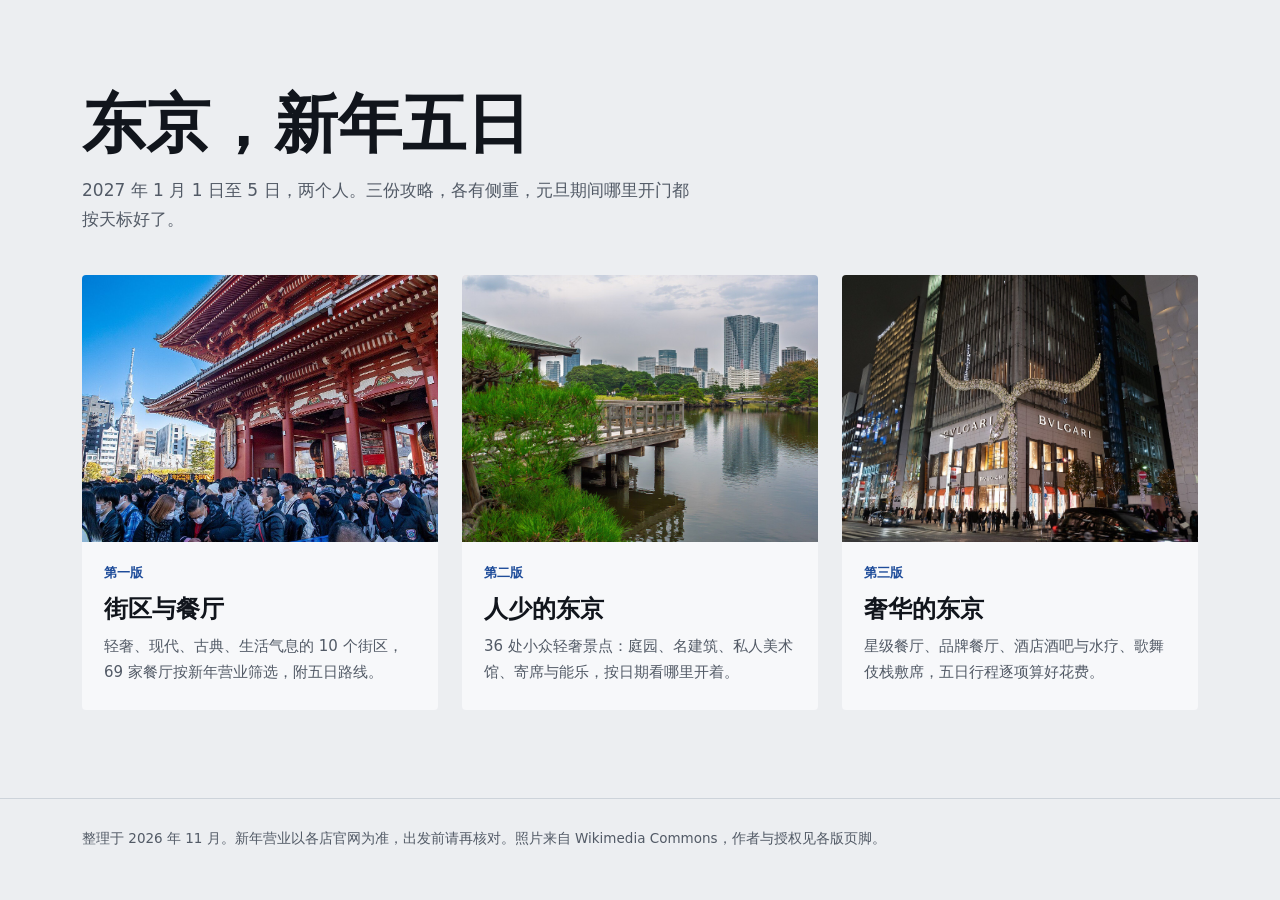
==== index.html @ 0a8c6c93 "feat: 新建站点框架和第一版攻略（街区与餐厅）" ====
<!doctype html>
<html lang="zh-CN">
<head>
  <meta charset="utf-8">
  <meta name="viewport" content="width=device-width, initial-scale=1">
  <title>东京新年五日｜2027.1.1 至 1.5 三份攻略</title>
  <meta name="description" content="2027 年元旦东京五日攻略的三个版本：街区与餐厅、小众轻奢景点、奢华版五日行程。">
  <style>
    :root {
      --bg: #eceef1; --surface: #f7f8fa; --text: #11151c; --muted: #525a66; --line: #cdd3da; --accent: #1e4c9a; --radius: 4px;
      --display: "Songti SC", "STSong", "Noto Serif SC", "Source Han Serif SC", serif;
      --sans: "PingFang SC", "Hiragino Sans GB", "Noto Sans SC", "Microsoft YaHei", system-ui, sans-serif;
      color-scheme: light;
    }
    @media (prefers-color-scheme: dark) {
      :root { --bg: #0d1015; --surface: #151920; --text: #e7eaee; --muted: #9aa3af; --line: #29303a; --accent: #86a8ee; color-scheme: dark; }
    }
    * { box-sizing: border-box; }
    body { margin: 0; background: var(--bg); color: var(--text); font-family: var(--sans); line-height: 1.75; -webkit-font-smoothing: antialiased; }
    .wrap { max-width: 1180px; margin: 0 auto; padding: 0 32px; }
    header { padding: 88px 0 40px; }
    h1 { font-family: var(--display); font-size: clamp(36px, 5.4vw, 64px); line-height: 1.15; margin: 0 0 14px; }
    header p { color: var(--muted); font-size: 17px; max-width: 36em; margin: 0; }
    .grid { display: grid; grid-template-columns: repeat(3, minmax(0, 1fr)); gap: 24px; padding-bottom: 88px; }
    a.card { display: flex; flex-direction: column; text-decoration: none; color: inherit; background: var(--surface); border-radius: var(--radius); overflow: hidden; transition: transform 0.25s cubic-bezier(.16,1,.3,1); }
    a.card:hover { transform: translateY(-3px); }
    a.card:hover h2 { color: var(--accent); }
    a.card:focus-visible { outline: 2px solid var(--accent); outline-offset: 3px; }
    a.card img { width: 100%; aspect-ratio: 4 / 3; object-fit: cover; display: block; }
    .body { padding: 20px 22px 24px; display: flex; flex-direction: column; gap: 8px; }
    .k { font-size: 13px; color: var(--accent); font-weight: 600; }
    h2 { font-family: var(--display); font-size: 24px; line-height: 1.35; margin: 0; transition: color 0.2s; }
    .body p { margin: 0; color: var(--muted); font-size: 15px; }
    footer { border-top: 1px solid var(--line); padding: 28px 0 48px; color: var(--muted); font-size: 13.5px; }
    @media (max-width: 900px) {
      .wrap { padding: 0 18px; }
      header { padding: 56px 0 28px; }
      .grid { grid-template-columns: 1fr; gap: 18px; padding-bottom: 56px; }
      a.card { flex-direction: row; }
      a.card img { width: 38%; aspect-ratio: auto; min-height: 100%; }
      .body { padding: 16px; }
      h2 { font-size: 20px; }
      .body p { font-size: 14px; }
    }
    @media (max-width: 420px) { a.card { flex-direction: column; } a.card img { width: 100%; min-height: 0; height: auto; aspect-ratio: 16 / 9; } }
  </style>
</head>
<body>
  <header>
    <div class="wrap">
      <h1>东京，新年五日</h1>
      <p>2027 年 1 月 1 日至 5 日，两个人。三份攻略，各有侧重，元旦期间哪里开门都按天标好了。</p>
    </div>
  </header>
  <main class="wrap grid">
    <a class="card" href="v1/">
      <img src="v1/img/hero-sensoji.jpg" alt="元旦浅草寺的初诣人潮" loading="lazy">
      <div class="body">
        <span class="k">第一版</span>
        <h2>街区与餐厅</h2>
        <p>轻奢、现代、古典、生活气息的 10 个街区，69 家餐厅按新年营业筛选，附五日路线。</p>
      </div>
    </a>
    <a class="card" href="v2/">
      <img src="v2/img/hero.jpg" alt="滨离宫的茶屋木桥和汐留高楼" loading="lazy">
      <div class="body">
        <span class="k">第二版</span>
        <h2>人少的东京</h2>
        <p>36 处小众轻奢景点：庭园、名建筑、私人美术馆、寄席与能乐，按日期看哪里开着。</p>
      </div>
    </a>
    <a class="card" href="v3/">
      <img src="v3/img/hero.jpg" alt="宝格丽银座塔的节日灯饰" loading="lazy">
      <div class="body">
        <span class="k">第三版</span>
        <h2>奢华的东京</h2>
        <p>星级餐厅、品牌餐厅、酒店酒吧与水疗、歌舞伎栈敷席，五日行程逐项算好花费。</p>
      </div>
    </a>
  </main>
  <footer>
    <div class="wrap">整理于 2026 年 11 月。新年营业以各店官网为准，出发前请再核对。照片来自 Wikimedia Commons，作者与授权见各版页脚。</div>
  </footer>
</body>
</html>
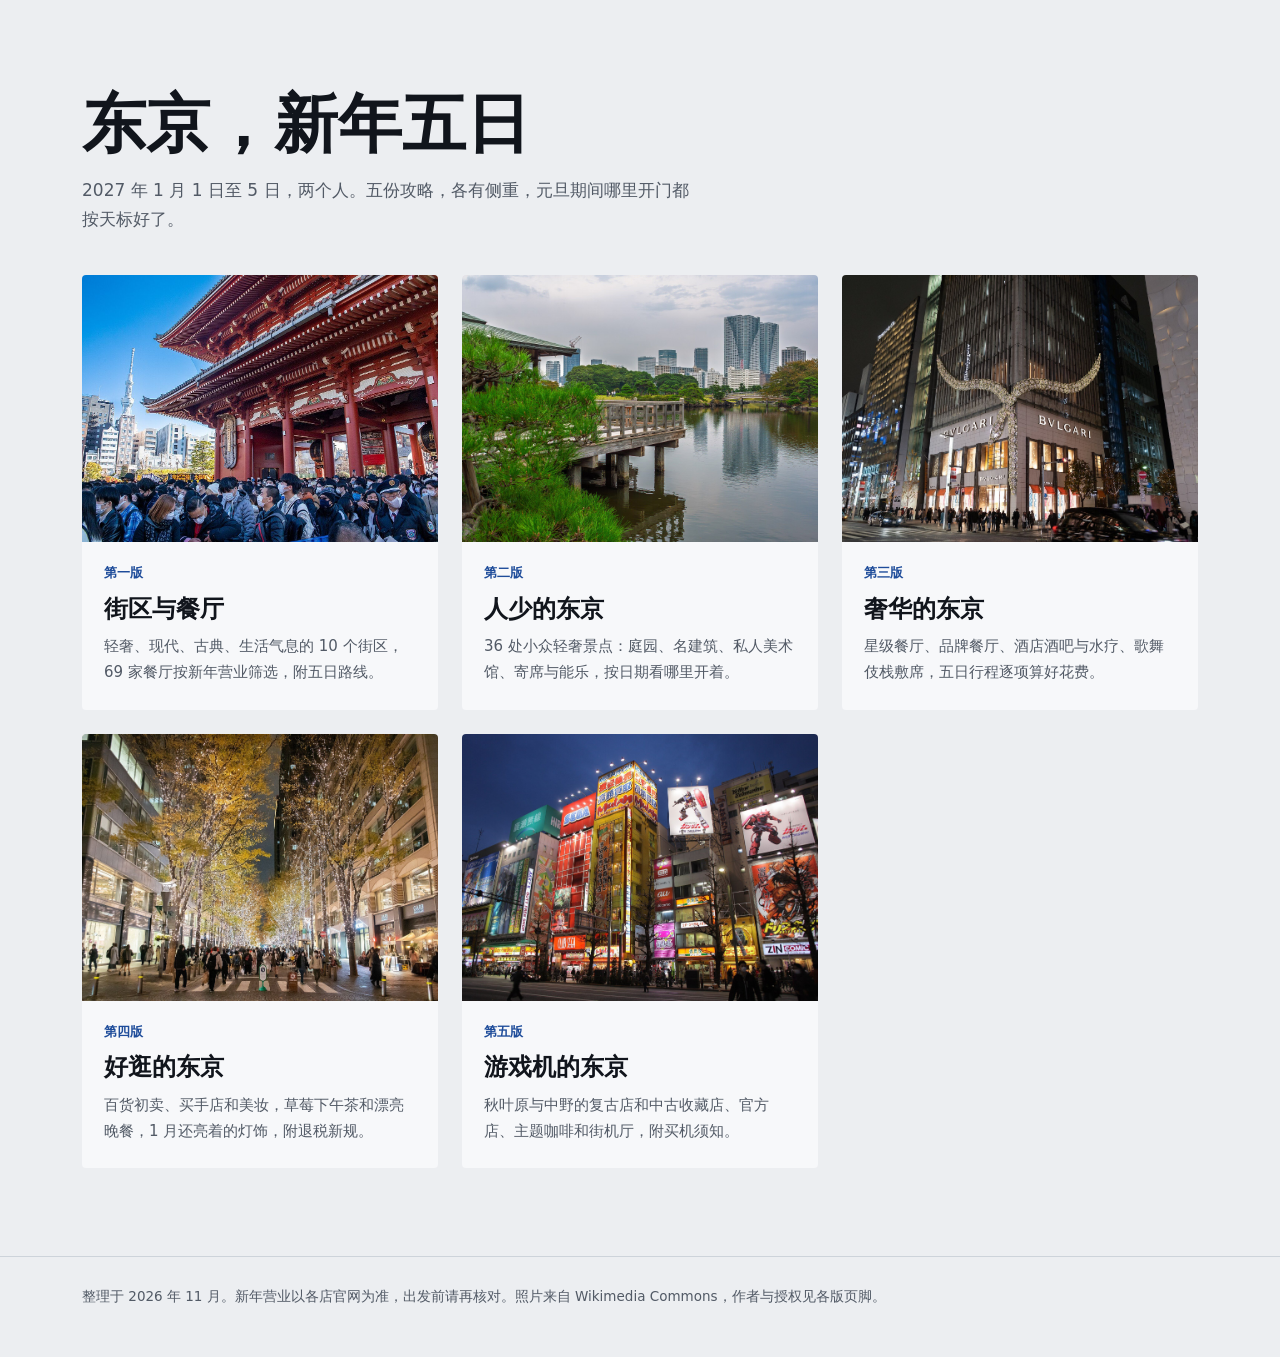
==== commit 8012f8b6: "feat: 加入第四版（好逛的东京）和第五版（游戏机的东京） - v4：百货初卖、买手店、美妆、草莓下午茶、漂亮晚餐、1 月灯饰，五日行程与退税新规 - v5：复古游戏店、中古收藏店、官方店、主题咖啡" ====
--- a/index.html
+++ b/index.html
@@ -3,8 +3,8 @@
 <head>
   <meta charset="utf-8">
   <meta name="viewport" content="width=device-width, initial-scale=1">
-  <title>东京新年五日｜2027.1.1 至 1.5 三份攻略</title>
-  <meta name="description" content="2027 年元旦东京五日攻略的三个版本：街区与餐厅、小众轻奢景点、奢华版五日行程。">
+  <title>东京新年五日｜2027.1.1 至 1.5 五份攻略</title>
+  <meta name="description" content="2027 年元旦东京五日攻略的五个版本：街区与餐厅、小众轻奢景点、奢华版五日行程、逛街与漂亮饭、游戏机爱好者深度行程。">
   <style>
     :root {
       --bg: #eceef1; --surface: #f7f8fa; --text: #11151c; --muted: #525a66; --line: #cdd3da; --accent: #1e4c9a; --radius: 4px;
@@ -49,7 +49,7 @@
   <header>
     <div class="wrap">
       <h1>东京，新年五日</h1>
-      <p>2027 年 1 月 1 日至 5 日，两个人。三份攻略，各有侧重，元旦期间哪里开门都按天标好了。</p>
+      <p>2027 年 1 月 1 日至 5 日，两个人。五份攻略，各有侧重，元旦期间哪里开门都按天标好了。</p>
     </div>
   </header>
   <main class="wrap grid">
@@ -77,6 +77,22 @@
         <p>星级餐厅、品牌餐厅、酒店酒吧与水疗、歌舞伎栈敷席，五日行程逐项算好花费。</p>
       </div>
     </a>
+    <a class="card" href="v4/">
+      <img src="v4/img/hero.jpg" alt="丸之内仲通的香槟金灯饰" loading="lazy">
+      <div class="body">
+        <span class="k">第四版</span>
+        <h2>好逛的东京</h2>
+        <p>百货初卖、买手店和美妆，草莓下午茶和漂亮晚餐，1 月还亮着的灯饰，附退税新规。</p>
+      </div>
+    </a>
+    <a class="card" href="v5/">
+      <img src="v5/img/hero.jpg" alt="傍晚的秋叶原中央通" loading="lazy">
+      <div class="body">
+        <span class="k">第五版</span>
+        <h2>游戏机的东京</h2>
+        <p>秋叶原与中野的复古店和中古收藏店、官方店、主题咖啡和街机厅，附买机须知。</p>
+      </div>
+    </a>
   </main>
   <footer>
     <div class="wrap">整理于 2026 年 11 月。新年营业以各店官网为准，出发前请再核对。照片来自 Wikimedia Commons，作者与授权见各版页脚。</div>
